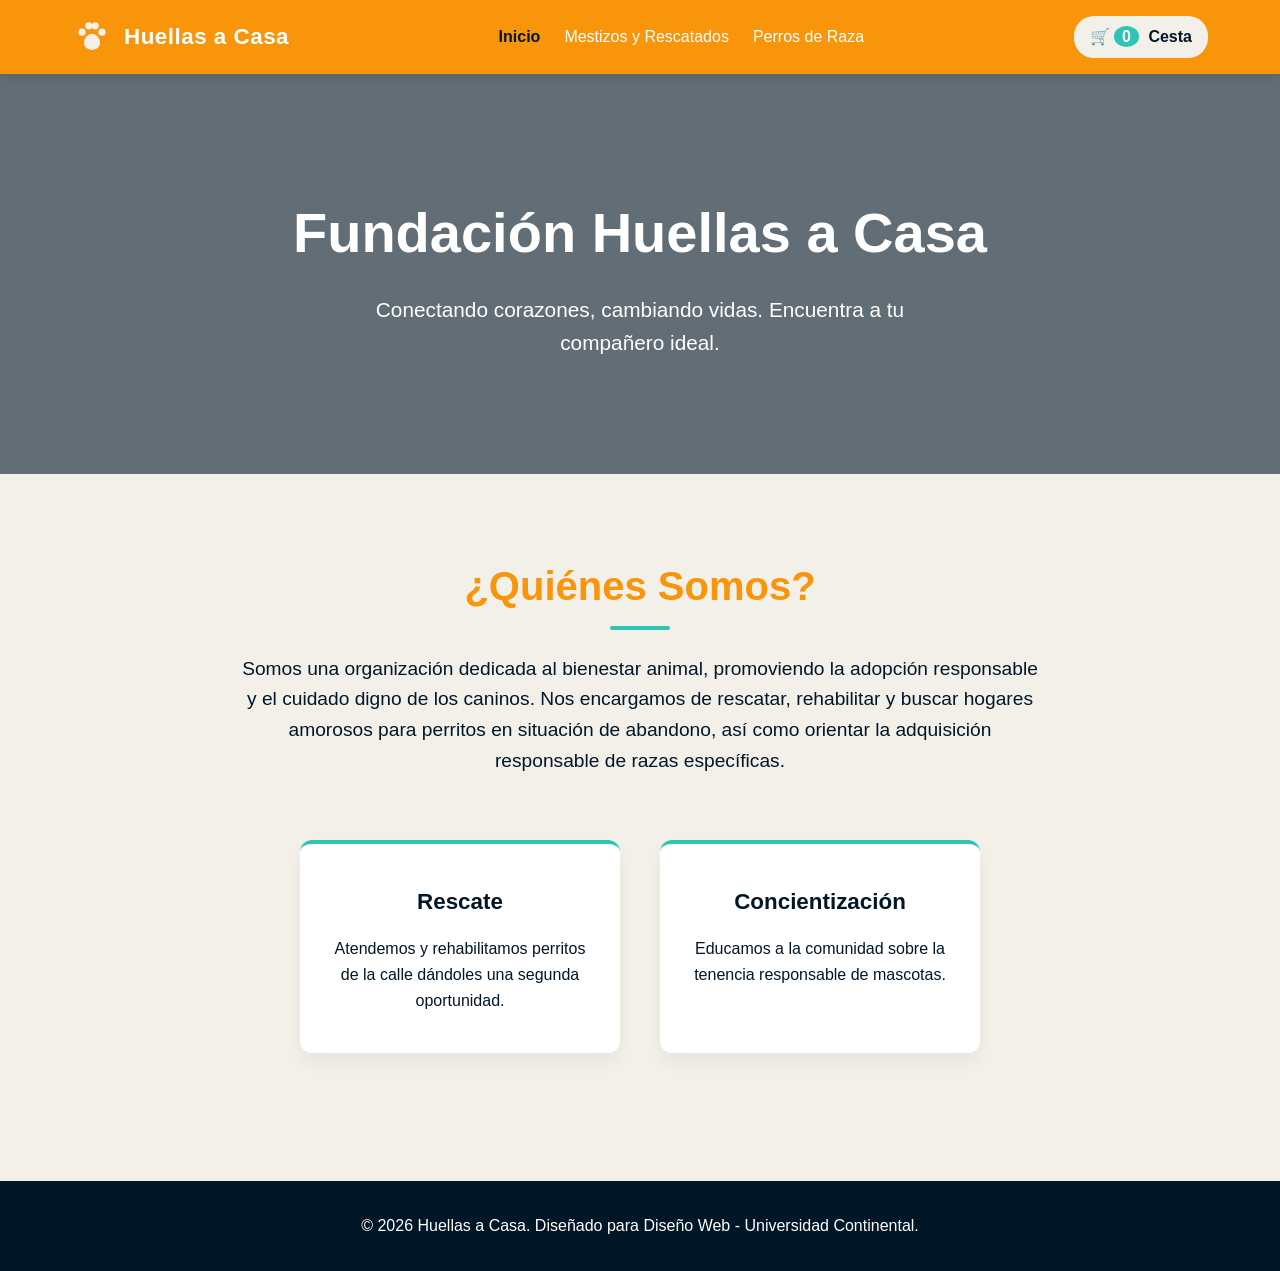
==== index.html @ 183f65a7 "Mi primer commit" ====
<!DOCTYPE html>
<html lang="es">
<head>
    <meta charset="UTF-8">
    <meta name="viewport" content="width=device-width, initial-scale=1.0">
    <title>Huellas a Casa | Fundación de Adopción</title>
    <link rel="stylesheet" href="css/styles.css">
</head>
<body>
    <header>
    <nav>
        <div class="logo-contenedor">
            <svg class="logo-svg" viewBox="0 0 100 100" xmlns="http://www.w3.org/2000/svg">
                <path d="M30,65 C30,52 40,42 50,42 C60,42 70,52 70,65 C70,75 60,82 50,82 C40,82 30,75 30,65 Z" fill="var(--color-background)" />
                <circle cx="25" cy="38" r="9" fill="var(--color-background)" />
                <circle cx="42" cy="22" r="9" fill="var(--color-background)" />
                <circle cx="58" cy="22" r="9" fill="var(--color-background)" />
                <circle cx="75" cy="38" r="9" fill="var(--color-background)" />
            </svg>
            <span class="logo-texto">Huellas a Casa</span>
        </div>

        <ul class="menu">
            <li><a href="index.html" class="active">Inicio</a></li>
            <li><a href="pages/mestizos.html">Mestizos y Rescatados</a></li>
            <li><a href="pages/raza.html">Perros de Raza</a></li>
        </ul>
        <div class="cesta-icono">
            🛒 <span id="contador-cesta">0</span> Cesta
        </div>
    </nav>
</header>

    <main>
        <section class="banner-home">
            <h1>Fundación Huellas a Casa</h1>
            <p>Conectando corazones, cambiando vidas. Encuentra a tu compañero ideal.</p>
        </section>

        <section class="presentacion">
            <div class="contenido-nosotros">
                <h2>¿Quiénes Somos?</h2>
                <p>Somos una organización dedicada al bienestar animal, promoviendo la adopción responsable y el cuidado digno de los caninos. Nos encargamos de rescatar, rehabilitar y buscar hogares amorosos para perritos en situación de abandono, así como orientar la adquisición responsable de razas específicas.</p>
            </div>
            <div class="valores">
                <article class="valor-card">
                    <h3>Rescate</h3>
                    <p>Atendemos y rehabilitamos perritos de la calle dándoles una segunda oportunidad.</p>
                </article>
                <article class="valor-card">
                    <h3>Concientización</h3>
                    <p>Educamos a la comunidad sobre la tenencia responsable de mascotas.</p>
                </article>
            </div>
        </section>
    </main>

    <footer>
        <p>&copy; 2026 Huellas a Casa. Diseñado para Diseño Web - Universidad Continental.</p>
    </footer>

    <script src="js/app.js"></script>
    <div id="modal-cesta" class="modal">
    <div class="modal-contenido">
        <span class="cerrar-modal" id="btn-cerrar-modal">&times;</span>
        <h2>🐾 Mi Cesta de Apadrinamiento</h2>
        
        <div id="items-cesta"></div>
        
        <div class="total-cesta">
            <h3>Total a Aportar: S/ <span id="precio-total">0.00</span></h3>
        </div>
        
        <button id="btn-confirmar-cesta" class="btn-agregar">Confirmar Apadrinamiento</button>
    </div>
</div>
</body>
</html>
---- css/styles.css ----
/* =========================================
   1. VARIABLES Y CONFIGURACIÓN BASE
   ========================================= */
/* :root define variables globales (Custom Properties). 
   Esto es crucial porque permite mantener una paleta de colores uniforme y cambiarla fácilmente desde un solo lugar. 
   La rúbrica exige explícitamente el uso de variables CSS. */
:root {
    --color-primary: #f8950b; /* Naranja cálido */
    --color-secondary: #2EC4B6; /* Verde azulado amigable */
    --color-background: #f3f0ea; /* Blanco hueso */
    --color-text: #011627; /* Azul oscuro */
    --color-error: #E71D36; /* Rojo para validaciones futuras */
    --fuente-principal: 'Segoe UI', Tahoma, Geneva, Verdana, sans-serif;
}

/* El selector universal (*) aplica el "Reset CSS".
   Elimina los márgenes y paddings que los navegadores agregan por defecto.
   box-sizing: border-box asegura que el padding no aumente el ancho total de los elementos. */
* {
    margin: 0;
    padding: 0;
    box-sizing: border-box;
}

body {
    font-family: var(--fuente-principal);
    background-color: var(--color-background);
    color: var(--color-text);
    line-height: 1.6;
}

/* =========================================
   2. NAVEGACIÓN Y HEADER (Flexbox)
   ========================================= */
header {
    background-color: var(--color-primary);
    position: sticky; /* Mantiene el header pegado en la parte superior al hacer scroll */
    top: 0;
    z-index: 1000; /* Asegura que el header siempre esté por encima de otros elementos */
    box-shadow: 0 2px 10px rgba(0,0,0,0.1);
}

nav {
    display: flex; /* Activa Flexbox para distribuir los elementos horizontalmente */
    justify-content: space-between; /* Separa el logo, el menú y el carrito al máximo */
    align-items: center; /* Centra los elementos verticalmente dentro del nav */
    padding: 1rem 2rem;
    max-width: 1200px;
    margin: 0 auto; /* Centra el nav en pantallas muy grandes */
}

/* =========================================
   3. LOGOTIPO Y ANIMACIONES (@keyframes / transition)
   ========================================= */
.logo-contenedor {
    display: flex;
    align-items: center;
    gap: 12px;
    cursor: pointer;
}

.logo-svg {
    width: 40px;
    height: 40px;
    /* transition permite que el cambio de tamaño y rotación sea suave, no instantáneo.
       Es un requisito de la rúbrica incluir transiciones. */
    transition: transform 0.4s cubic-bezier(0.175, 0.885, 0.32, 1.275); 
}

/* El pseudo-elemento :hover aplica el efecto cuando el mouse pasa por encima */
.logo-contenedor:hover .logo-svg {
    transform: scale(1.15) rotate(-15deg); /* Agranda el logo un 15% y lo rota levemente */
}

.logo-texto {
    font-size: 1.4rem;
    font-weight: bold;
    color: white;
    letter-spacing: 0.5px;
}

/* =========================================
   4. MENÚ Y CESTA
   ========================================= */
.menu {
    list-style: none; /* Quita las viñetas por defecto de las listas <ul> */
    display: flex;
    gap: 1.5rem; /* Espacio entre cada enlace del menú */
}

.menu a {
    text-decoration: none; /* Quita el subrayado de los enlaces <a> */
    color: white;
    font-weight: 500;
    transition: color 0.3s ease;
}

.menu a:hover, .menu a.active {
    color: var(--color-text);
    font-weight: bold;
}

.cesta-icono {
    background-color: var(--color-background);
    color: var(--color-text);
    padding: 0.5rem 1rem;
    border-radius: 20px;
    font-weight: bold;
    cursor: pointer;
    transition: transform 0.2s ease, background-color 0.3s ease;
}

.cesta-icono:hover {
    transform: scale(1.05);
    background-color: #f0f0f0;
}

#contador-cesta {
    background-color: var(--color-secondary);
    color: white;
    padding: 0.1rem 0.5rem;
    border-radius: 50%;
    margin-right: 5px;
}

/* =========================================
   5. BANNER PRINCIPAL (Centrado)
   ========================================= */
.banner-home {
    display: flex;
    flex-direction: column;
    justify-content: center;
    align-items: center;
    text-align: center;
    padding: 6rem 2rem;
    /* Usa una imagen de fondo con un gradiente oscuro superpuesto para que el texto blanco sea legible */
    background: linear-gradient(rgba(1, 22, 39, 0.6), rgba(1, 22, 39, 0.6)), url('../img/banner-perritos.jpg') no-repeat center center/cover;
    color: white;
    min-height: 400px;
}

.banner-home h1 {
    font-size: 3.5rem;
    margin-bottom: 1rem;
    max-width: 800px;
    animation: fadeInDown 0.8s ease-out; /* Llama a la animación definida abajo */
}

.banner-home p {
    font-size: 1.3rem;
    max-width: 600px;
    animation: fadeInUp 0.8s ease-out;
}

/* Animaciones del Banner (Requisito de la rúbrica) */
/* @keyframes define los estados de la animación desde un punto inicial (from) a un punto final (to) */
@keyframes fadeInDown {
    from { opacity: 0; transform: translateY(-20px); }
    to { opacity: 1; transform: translateY(0); }
}
@keyframes fadeInUp {
    from { opacity: 0; transform: translateY(20px); }
    to { opacity: 1; transform: translateY(0); }
}

/* =========================================
   6. SECCIÓN PRESENTACIÓN
   ========================================= */
.presentacion {
    padding: 5rem 2rem;
    max-width: 1200px;
    margin: 0 auto;
    text-align: center;
}

.contenido-nosotros {
    max-width: 800px;
    margin: 0 auto 4rem auto;
}

.contenido-nosotros h2 {
    color: var(--color-primary);
    font-size: 2.5rem;
    margin-bottom: 1.5rem;
    position: relative;
    display: inline-block;
}

/* ::after crea un elemento decorativo virtual (la línea de subrayado) sin ensuciar el HTML */
.contenido-nosotros h2::after {
    content: '';
    display: block;
    width: 60px;
    height: 4px;
    background-color: var(--color-secondary);
    margin: 0.5rem auto 0 auto;
    border-radius: 2px;
}

.contenido-nosotros p {
    font-size: 1.2rem;
    color: var(--color-text);
}

.valores {
    display: flex;
    justify-content: center;
    gap: 2.5rem;
    flex-wrap: wrap; /* Permite que las tarjetas pasen a la siguiente línea si no hay espacio */
}

.valor-card {
    background-color: white;
    padding: 2.5rem 2rem;
    border-radius: 12px;
    box-shadow: 0 10px 20px rgba(1, 22, 39, 0.05);
    max-width: 320px;
    text-align: center;
    border-top: 4px solid var(--color-secondary);
    transition: transform 0.3s ease;
}

.valor-card:hover {
    transform: translateY(-5px);
}

.valor-card h3 {
    color: var(--color-text);
    margin-bottom: 1rem;
    font-size: 1.4rem;
}

/* =========================================
   7. CATÁLOGO DE PERRITOS (CSS Grid)
   ========================================= */
.titulo-seccion {
    text-align: center;
    padding: 3rem 2rem 1rem 2rem;
}

.titulo-seccion h2 {
    color: var(--color-primary);
    font-size: 2.5rem;
}

/* Esto es fundamental para la rúbrica: CSS Grid responsivo automático */
.contenedor-perritos {
    display: grid;
    /* repeat(auto-fit, minmax(280px, 1fr)) crea tantas columnas como quepan.
       Cada columna medirá mínimo 280px, y si sobra espacio, se repartirá equitativamente (1fr). */
    grid-template-columns: repeat(auto-fit, minmax(280px, 1fr));
    gap: 2rem;
    padding: 2rem;
    max-width: 1200px;
    margin: 0 auto;
}

.tarjeta-perrito {
    display: flex;
    flex-direction: column; /* Apila imagen, textos y botón verticalmente */
    background-color: #ffffff;
    border-radius: 12px;
    box-shadow: 0 4px 8px rgba(0,0,0,0.1);
    overflow: hidden; /* Evita que la imagen se salga de los bordes redondeados */
    transition: transform 0.3s ease, box-shadow 0.3s ease;
}

.tarjeta-perrito:hover {
    transform: translateY(-5px);
    box-shadow: 0 8px 16px rgba(0,0,0,0.15);
}

.tarjeta-perrito img {
    width: 100%;
    height: 250px;
    object-fit: cover; /* Evita que la imagen se deforme; la recorta para llenar el espacio */
}

.info-perrito {
    padding: 1.5rem;
    display: flex;
    flex-direction: column;
    flex-grow: 1; /* Hace que esta sección ocupe todo el espacio disponible */
}

.info-perrito h3 {
    margin: 0 0 0.5rem 0;
    color: var(--color-primary);
    font-size: 1.5rem;
}

.info-perrito p {
    margin-bottom: 1rem;
    color: #555;
}

.precio {
    font-size: 1.2rem;
    font-weight: bold;
    color: var(--color-text);
    margin-top: auto; /* Empuja el precio (y el botón de abajo) al final de la tarjeta */
    margin-bottom: 1rem;
}

.btn-agregar {
    background-color: var(--color-primary);
    color: white;
    border: none;
    padding: 1rem;
    border-radius: 6px;
    cursor: pointer;
    font-weight: bold;
    font-size: 1rem;
    transition: background-color 0.2s ease;
}

.btn-agregar:hover {
    background-color: #e68a19;
}

/* =========================================
   8. FOOTER
   ========================================= */
footer {
    background-color: var(--color-text);
    color: white;
    text-align: center;
    padding: 2rem;
    margin-top: 3rem;
}

/* =========================================
   9. MEDIA QUERIES (Responsividad obligatoria)
   ========================================= */
/* Requisito de la rúbrica: Las media queries aplican estilos diferentes según el tamaño de la pantalla */

/* Pantallas de Tablet (768px o menos) */
@media screen and (max-width: 768px) {
    nav {
        flex-direction: column; /* Cambia el menú de horizontal a vertical */
        gap: 1rem;
    }
    
    .menu {
        flex-wrap: wrap;
        justify-content: center;
    }

    .banner-home h1 {
        font-size: 2.5rem; /* Reduce el tamaño de fuente en pantallas más pequeñas */
    }

    .contenido-nosotros h2 {
        font-size: 2rem;
    }
}

/* Pantallas de Móvil (480px o menos) */
@media screen and (max-width: 480px) {
    .menu {
        flex-direction: column;
        align-items: center;
        width: 100%;
        gap: 0.5rem;
    }

    .banner-home {
        padding: 4rem 1rem;
    }

    .banner-home h1 {
        font-size: 2rem;
    }

    .presentacion {
        padding: 3rem 1rem;
    }

    .tarjeta-perrito img {
        height: 200px;
    }
}

/* =========================================
   10. VENTANA MODAL DE LA CESTA
   ========================================= */
.modal {
    display: none; /* Oculto por defecto. JS le añadirá la clase .mostrar para verla */
    position: fixed; /* Cubre toda la pantalla y no se mueve al hacer scroll */
    z-index: 2000;
    left: 0;
    top: 0;
    width: 100%;
    height: 100%;
    background-color: rgba(1, 22, 39, 0.6); /* Fondo oscuro translúcido */
    justify-content: center;
    align-items: center;
    padding: 1rem;
}

/* Clase que se añade con JS para mostrar el modal */
.modal.mostrar {
    display: flex; 
}

.modal-contenido {
    background-color: white;
    padding: 2.5rem 2rem;
    border-radius: 16px;
    width: 100%;
    max-width: 550px;
    position: relative;
    box-shadow: 0 15px 35px rgba(0, 0, 0, 0.2);
    animation: modalFadeIn 0.3s cubic-bezier(0.16, 1, 0.3, 1);
}

/* Animación de entrada de la modal */
@keyframes modalFadeIn {
    from { transform: translateY(-40px); opacity: 0; }
    to { transform: translateY(0); opacity: 1; }
}

.cerrar-modal {
    position: absolute; /* Permite posicionar la 'X' en la esquina superior derecha */
    top: 15px;
    right: 20px;
    font-size: 2.2rem;
    font-weight: bold;
    cursor: pointer;
    color: #aaa;
    transition: color 0.2s ease;
}

.cerrar-modal:hover {
    color: var(--color-error);
}

.modal-contenido h2 {
    color: var(--color-text);
    margin-bottom: 1.5rem;
    font-size: 1.8rem;
    border-bottom: 2px solid #eee;
    padding-bottom: 0.5rem;
}

/* Filas de perritos dentro de la cesta (Usando Flexbox) */
.item-cesta-row {
    display: flex;
    align-items: center;
    justify-content: space-between;
    padding: 1rem 0;
    border-bottom: 1px solid #eee;
    gap: 1rem;
}

.item-cesta-row img {
    width: 65px;
    height: 65px;
    object-fit: cover;
    border-radius: 8px;
}

.item-cesta-info {
    flex-grow: 1; /* Permite que el texto ocupe el espacio sobrante entre la imagen y los controles */
}

.item-cesta-info h4 {
    color: var(--color-text);
    font-size: 1.1rem;
    margin-bottom: 0.2rem;
}

.item-cesta-info p {
    color: #666;
    font-size: 0.9rem;
}

.item-cesta-controles {
    display: flex;
    align-items: center;
    gap: 0.6rem;
}

/* Selector numérico de meses de apadrinamiento */
.item-cesta-controles input {
    width: 55px;
    padding: 0.4rem;
    text-align: center;
    border: 1px solid #ccc;
    border-radius: 6px;
    font-weight: bold;
    color: var(--color-text);
}

.btn-eliminar {
    background-color: var(--color-error);
    color: white;
    border: none;
    padding: 0.4rem 0.8rem;
    border-radius: 6px;
    cursor: pointer;
    font-weight: bold;
    transition: background-color 0.2s ease;
}

.btn-eliminar:hover {
    background-color: #bd1326;
}

.total-cesta {
    text-align: right;
    margin: 2rem 0 1.5rem 0;
}

.total-cesta h3 {
    font-size: 1.5rem;
    color: var(--color-text);
}

#precio-total {
    color: var(--color-secondary);
}

#btn-confirmar-cesta {
    width: 100%;
    padding: 1rem;
    font-size: 1.1rem;
}

/* =========================================
   11. FORMULARIO DE CONTACTO / CHECKOUT
   ========================================= */
.contenedor-contacto {
    display: flex;
    justify-content: center;
    align-items: center;
    padding: 4rem 2rem;
    min-height: 60vh;
}

.caja-formulario {
    background-color: white;
    padding: 3rem 2.5rem;
    border-radius: 12px;
    box-shadow: 0 10px 25px rgba(0,0,0,0.08);
    width: 100%;
    max-width: 500px;
}

.caja-formulario h2 {
    color: var(--color-primary);
    margin-bottom: 0.5rem;
    font-size: 2rem;
    text-align: center;
}

.caja-formulario p {
    text-align: center;
    color: #666;
    margin-bottom: 2rem;
    font-size: 0.95rem;
}

.grupo-input {
    display: flex;
    flex-direction: column;
    margin-bottom: 1.2rem;
}

.grupo-input label {
    font-weight: bold;
    color: var(--color-text);
    margin-bottom: 0.4rem;
}

.grupo-input input {
    padding: 0.8rem;
    border: 2px solid #ddd;
    border-radius: 6px;
    font-family: var(--fuente-principal);
    font-size: 1rem;
    outline: none; /* Quita el borde azul por defecto al hacer clic */
    transition: border-color 0.3s ease;
}

.grupo-input input:focus {
    border-color: var(--color-primary); /* Cambia el borde al color primario al escribir */
}

/* Clases de retroalimentación visual 
   (JS agrega estas clases dinámica mente para cumplir el Indicador 8) */
.grupo-input input.input-error {
    border-color: var(--color-error);
    background-color: #fff5f5;
}

.grupo-input input.input-exito {
    border-color: var(--color-secondary);
}

.mensaje-error {
    color: var(--color-error);
    font-size: 0.85rem;
    margin-top: 0.3rem;
    min-height: 1.2em; /* Mantiene el espacio reservado aunque el error esté vacío para evitar saltos en la pantalla */
    display: block;
}

.btn-enviar {
    width: 100%;
    margin-top: 1rem;
    font-size: 1.1rem;
}
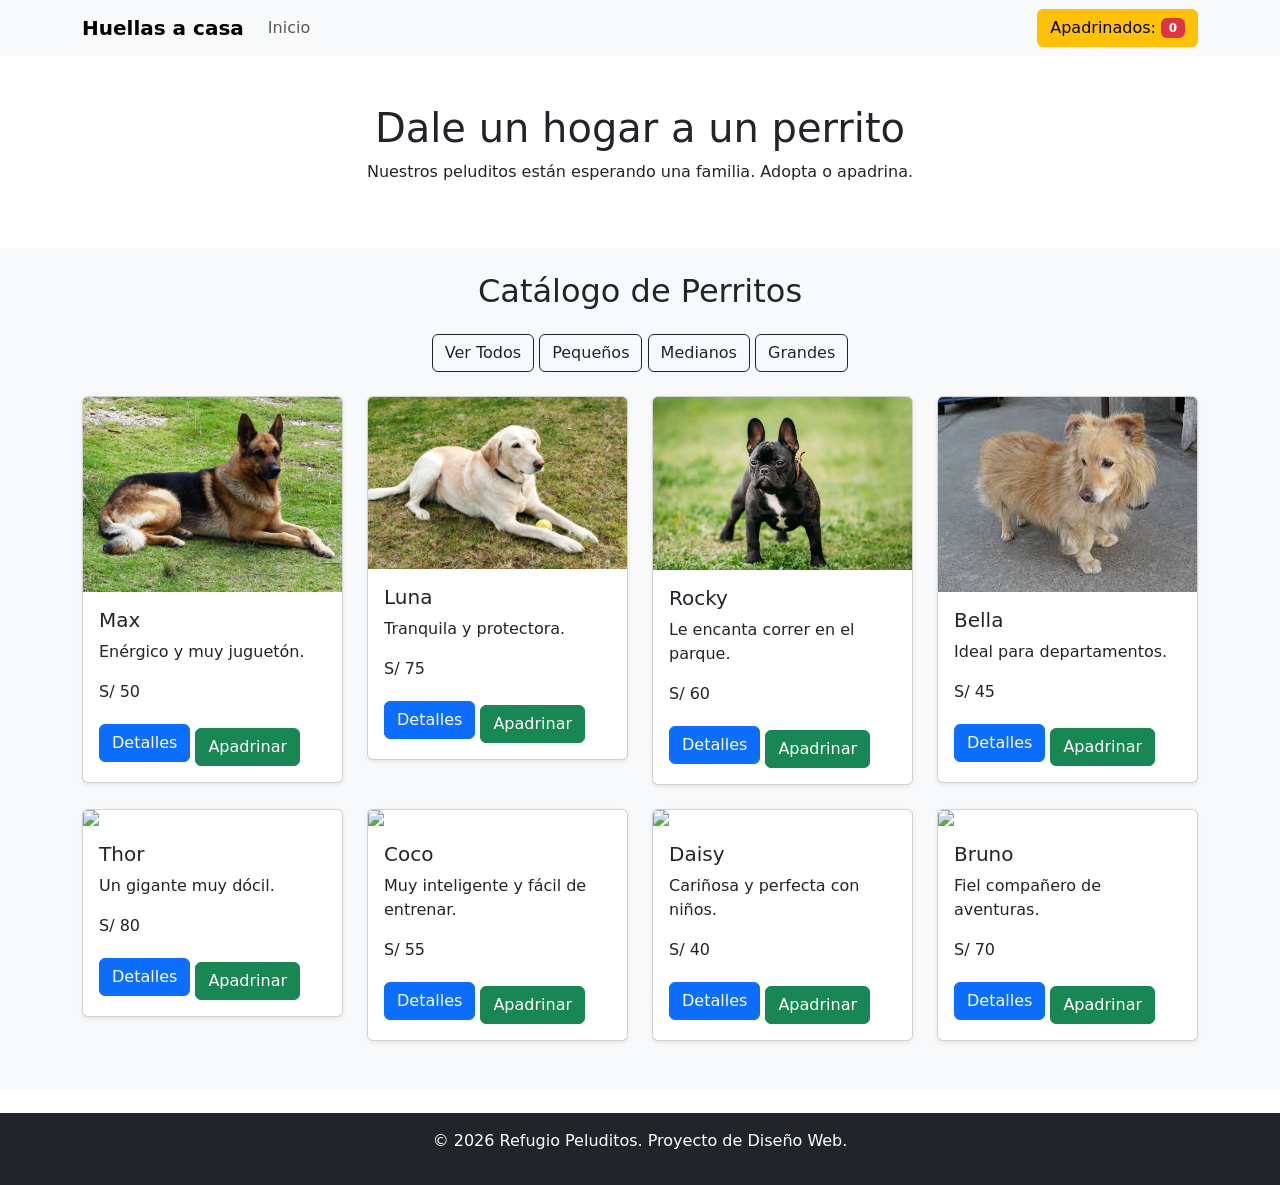
==== commit f2a007e2: "Actualizar" ====
--- a/index.html
+++ b/index.html
@@ -3,76 +3,120 @@
 <head>
     <meta charset="UTF-8">
     <meta name="viewport" content="width=device-width, initial-scale=1.0">
-    <title>Huellas a Casa | Fundación de Adopción</title>
-    <link rel="stylesheet" href="css/styles.css">
+    <title>Huellas a casa - Adopta un amigo</title>
+    
+    <link href="https://cdn.jsdelivr.net/npm/bootstrap@5.3.0/dist/css/bootstrap.min.css" rel="stylesheet">
+    
+    <link rel="stylesheet" href="css/style.css">
 </head>
 <body>
+
     <header>
-    <nav>
-        <div class="logo-contenedor">
-            <svg class="logo-svg" viewBox="0 0 100 100" xmlns="http://www.w3.org/2000/svg">
-                <path d="M30,65 C30,52 40,42 50,42 C60,42 70,52 70,65 C70,75 60,82 50,82 C40,82 30,75 30,65 Z" fill="var(--color-background)" />
-                <circle cx="25" cy="38" r="9" fill="var(--color-background)" />
-                <circle cx="42" cy="22" r="9" fill="var(--color-background)" />
-                <circle cx="58" cy="22" r="9" fill="var(--color-background)" />
-                <circle cx="75" cy="38" r="9" fill="var(--color-background)" />
-            </svg>
-            <span class="logo-texto">Huellas a Casa</span>
-        </div>
-
-        <ul class="menu">
-            <li><a href="index.html" class="active">Inicio</a></li>
-            <li><a href="pages/mestizos.html">Mestizos y Rescatados</a></li>
-            <li><a href="pages/raza.html">Perros de Raza</a></li>
-        </ul>
-        <div class="cesta-icono">
-            🛒 <span id="contador-cesta">0</span> Cesta
-        </div>
-    </nav>
-</header>
+        <nav class="navbar navbar-expand-lg navbar-light bg-light">
+            <div class="container">
+                <a class="navbar-brand fw-bold" href="#">Huellas a casa</a>
+                
+                <button class="navbar-toggler" type="button" data-bs-toggle="collapse" data-bs-target="#menuNavegacion">
+                    <span class="navbar-toggler-icon"></span>
+                </button>
+                
+                <div class="collapse navbar-collapse" id="menuNavegacion">
+                    <ul class="navbar-nav me-auto">
+                        <li class="nav-item">
+                            <a class="nav-link" href="#">Inicio</a>
+                        </li>
+                    </ul>
+                    
+                    <button class="btn btn-warning" data-bs-toggle="modal" data-bs-target="#modalCarrito">
+                        Apadrinados: <span id="contador-carrito" class="badge bg-danger">0</span>
+                    </button>
+                </div>
+            </div>
+        </nav>
+    </header>
 
     <main>
-        <section class="banner-home">
-            <h1>Fundación Huellas a Casa</h1>
-            <p>Conectando corazones, cambiando vidas. Encuentra a tu compañero ideal.</p>
+        <section class="py-5 text-center bg-white">
+            <div class="container">
+                <h1>Dale un hogar a un perrito</h1>
+                <p>Nuestros peluditos están esperando una familia. Adopta o apadrina.</p>
+            </div>
         </section>
 
-        <section class="presentacion">
-            <div class="contenido-nosotros">
-                <h2>¿Quiénes Somos?</h2>
-                <p>Somos una organización dedicada al bienestar animal, promoviendo la adopción responsable y el cuidado digno de los caninos. Nos encargamos de rescatar, rehabilitar y buscar hogares amorosos para perritos en situación de abandono, así como orientar la adquisición responsable de razas específicas.</p>
-            </div>
-            <div class="valores">
-                <article class="valor-card">
-                    <h3>Rescate</h3>
-                    <p>Atendemos y rehabilitamos perritos de la calle dándoles una segunda oportunidad.</p>
-                </article>
-                <article class="valor-card">
-                    <h3>Concientización</h3>
-                    <p>Educamos a la comunidad sobre la tenencia responsable de mascotas.</p>
-                </article>
+        <section class="py-4 bg-light">
+            <div class="container">
+                <h2 class="text-center mb-4">Catálogo de Perritos</h2>
+                
+                <div class="text-center mb-4">
+                    <button class="btn btn-outline-dark btn-filtro" data-categoria="todos">Ver Todos</button>
+                    <button class="btn btn-outline-dark btn-filtro" data-categoria="pequeño">Pequeños</button>
+                    <button class="btn btn-outline-dark btn-filtro" data-categoria="mediano">Medianos</button>
+                    <button class="btn btn-outline-dark btn-filtro" data-categoria="grande">Grandes</button>
+                </div>
+
+                <div class="row" id="contenedor-perritos">
+                    </div>
             </div>
         </section>
     </main>
 
-    <footer>
-        <p>&copy; 2026 Huellas a Casa. Diseñado para Diseño Web - Universidad Continental.</p>
+    <footer class="bg-dark text-white text-center py-3 mt-4">
+        <p>&copy; 2026 Refugio Peluditos. Proyecto de Diseño Web.</p>
     </footer>
 
+    <div class="modal fade" id="modalDetalle" tabindex="-1" aria-hidden="true">
+        <div class="modal-dialog">
+            <div class="modal-content">
+                <div class="modal-header">
+                    <h5 class="modal-title" id="modal-titulo">Nombre</h5>
+                    <button type="button" class="btn-close" data-bs-dismiss="modal" aria-label="Cerrar"></button>
+                </div>
+                <div class="modal-body text-center">
+                    <img id="modal-img" src="" alt="Foto perrito" class="img-fluid mb-3" style="max-height: 200px;">
+                    <p id="modal-desc">Descripcion</p>
+                    <h4 id="modal-precio" class="text-primary">S/ 0</h4>
+                </div>
+                <div class="modal-footer">
+                    <button type="button" class="btn btn-secondary" data-bs-dismiss="modal">Cerrar</button>
+                    <button type="button" class="btn btn-success" id="modal-btn-agregar">Apadrinar</button>
+                </div>
+            </div>
+        </div>
+    </div>
+
+    <div class="modal fade" id="modalCarrito" tabindex="-1" aria-hidden="true">
+        <div class="modal-dialog">
+            <div class="modal-content">
+                <div class="modal-header">
+                    <h5 class="modal-title">Tu Lista de Apadrinamiento</h5>
+                    <button type="button" class="btn-close" data-bs-dismiss="modal" aria-label="Cerrar"></button>
+                </div>
+                <div class="modal-body">
+                    <p>Revisa tu lista antes de confirmar.</p>
+                    
+                    <div id="items-carrito"></div>
+                    <h5 class="text-end mt-3">Total: <span id="total-carrito">S/ 0</span></h5>
+                    
+                    <hr>
+                    
+                    <form id="formulario-adopcion">
+                        <div class="mb-3">
+                            <label>Nombre Completo</label>
+                            <input type="text" id="input-nombre" class="form-control">
+                        </div>
+                        <div class="mb-3">
+                            <label>DNI</label>
+                            <input type="text" id="input-dni" class="form-control">
+                        </div>
+                        <div id="mensaje-error-form" class="alert alert-danger d-none"></div>
+                        <button type="submit" class="btn btn-primary w-100">Confirmar</button>
+                    </form>
+                </div>
+            </div>
+        </div>
+    </div>
+
+    <script src="https://cdn.jsdelivr.net/npm/bootstrap@5.3.0/dist/js/bootstrap.bundle.min.js"></script>
     <script src="js/app.js"></script>
-    <div id="modal-cesta" class="modal">
-    <div class="modal-contenido">
-        <span class="cerrar-modal" id="btn-cerrar-modal">&times;</span>
-        <h2>🐾 Mi Cesta de Apadrinamiento</h2>
-        
-        <div id="items-cesta"></div>
-        
-        <div class="total-cesta">
-            <h3>Total a Aportar: S/ <span id="precio-total">0.00</span></h3>
-        </div>
-        
-        <button id="btn-confirmar-cesta" class="btn-agregar">Confirmar Apadrinamiento</button>
-    </div>
-</div>
 </body>
 </html>
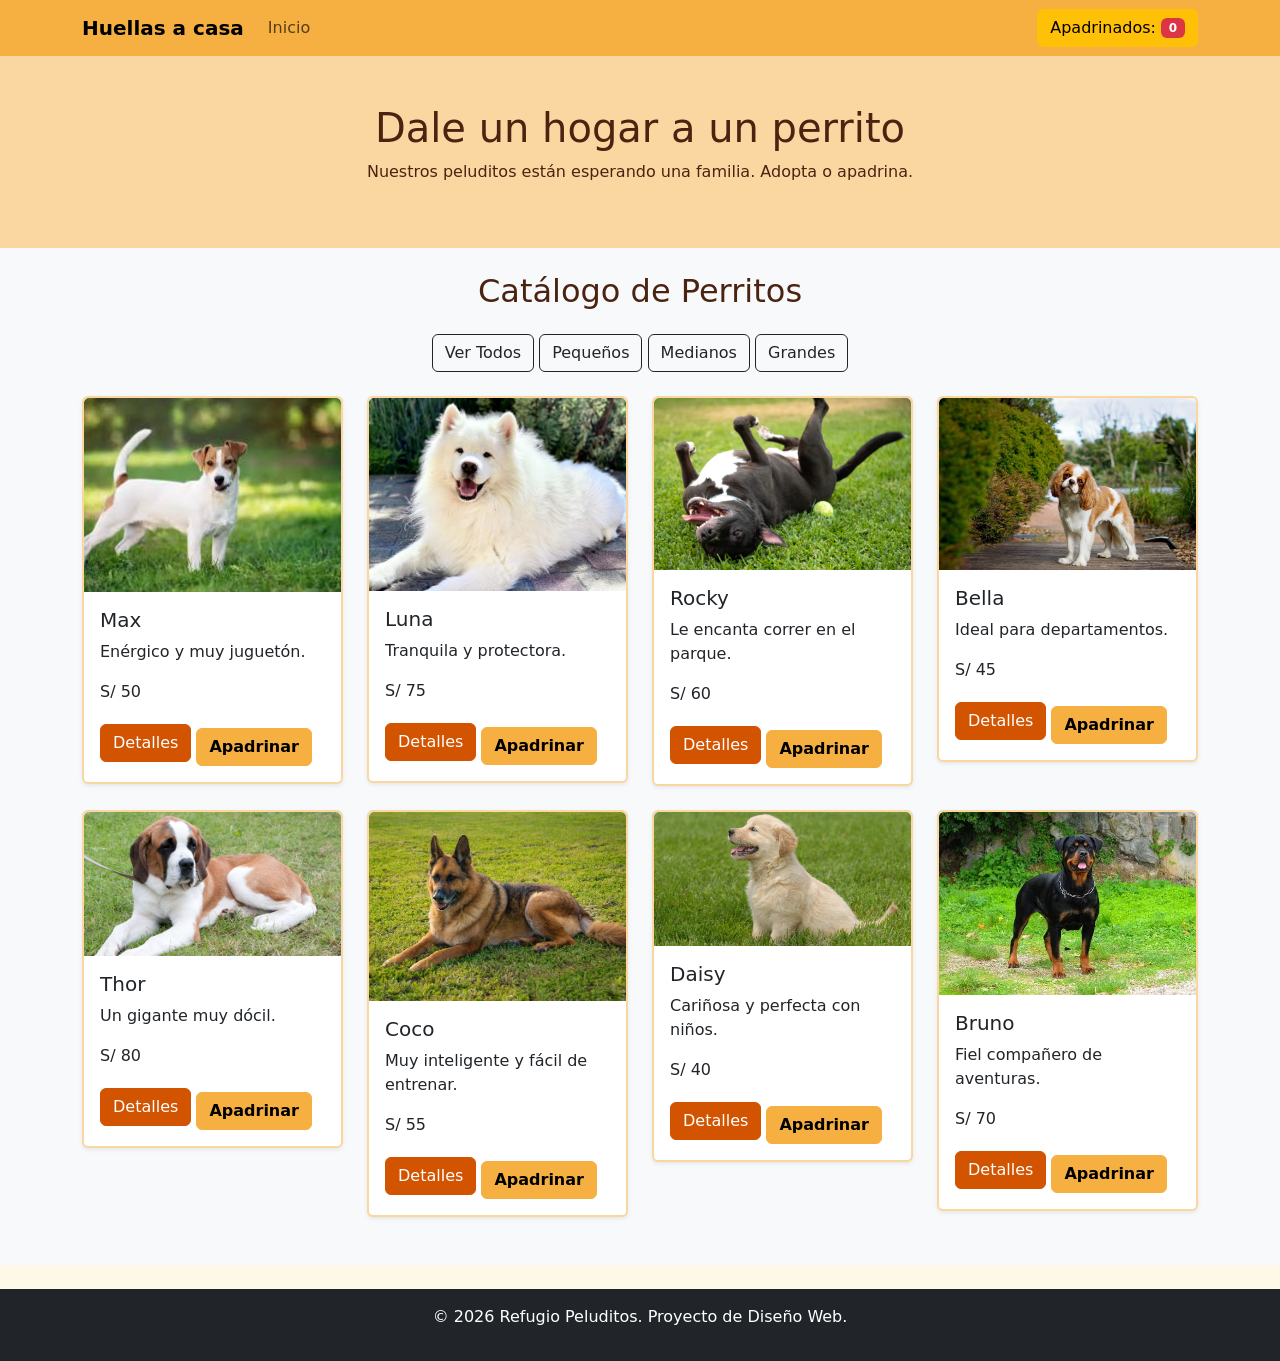
==== commit 65bd1629: "Actualizar" ====
--- a/index.html
+++ b/index.html
@@ -7,7 +7,7 @@
     
     <link href="https://cdn.jsdelivr.net/npm/bootstrap@5.3.0/dist/css/bootstrap.min.css" rel="stylesheet">
     
-    <link rel="stylesheet" href="css/style.css">
+    <link rel="stylesheet" href="css/styles.css">
 </head>
 <body>
 
--- a/css/styles.css
+++ b/css/styles.css
@@ -0,0 +1,74 @@
+/*definimos colores temáticos */
+:root {
+    --dorado-golden: #F5B041;       
+    --naranja-suave: #FAD7A1;       
+    --naranja-oscuro: #D35400;      
+    --color-texto: #4A2311;         
+    --fondo-sitio: #FEF9E7;         
+}
+
+body {
+    background-color: var(--fondo-sitio);
+    color: var(--color-texto);
+}
+
+/* Le damos un color bonito a la barra de navegación */
+.navbar {
+    background-color: var(--dorado-golden) !important;
+}
+
+.bg-white {
+    /* Le cambiamos el fondo blanco de Bootstrap por nuestro naranja suave */
+    background-color: var(--naranja-suave) !important; 
+    
+    /* Llamamos a la animación que creamos abajo. Dura 1.5 segundos */
+    animation: entradaBanner 1.5s ease-out;
+}
+
+/* Creamos los pasos de la animación (keyframes) */
+@keyframes entradaBanner {
+    0% {
+        opacity: 0;
+        transform: translateY(-30px); /* Empieza un poco más arriba y transparente */
+    }
+    100% {
+        opacity: 1;
+        transform: translateY(0); /* Termina en su posición normal */
+    }
+}
+
+.card {
+    /* Preparamos la tarjeta para que el cambio de posición sea suave */
+    transition: transform 0.3s, box-shadow 0.3s;
+    border: 2px solid var(--naranja-suave);
+}
+
+/* Cuando el usuario pasa el mouse sobre la tarjeta del perrito */
+.card:hover {
+    transform: translateY(-10px); /* La tarjeta "salta" un poquito hacia arriba */
+    box-shadow: 0px 10px 15px rgba(211, 84, 0, 0.3) !important; /* Sombra naranja */
+}
+
+/* Modificamos los botones primarios para que usen nuestro color */
+.btn-primary {
+    background-color: var(--naranja-oscuro);
+    border-color: var(--naranja-oscuro);
+}
+
+.btn-primary:hover {
+    background-color: var(--dorado-golden);
+    border-color: var(--naranja-oscuro);
+    color: black;
+}
+
+.btn-success {
+    background-color: var(--dorado-golden);
+    border-color: var(--dorado-golden);
+    color: black;
+    font-weight: bold;
+}
+
+.btn-success:hover {
+    background-color: var(--naranja-oscuro);
+    color: white;
+}
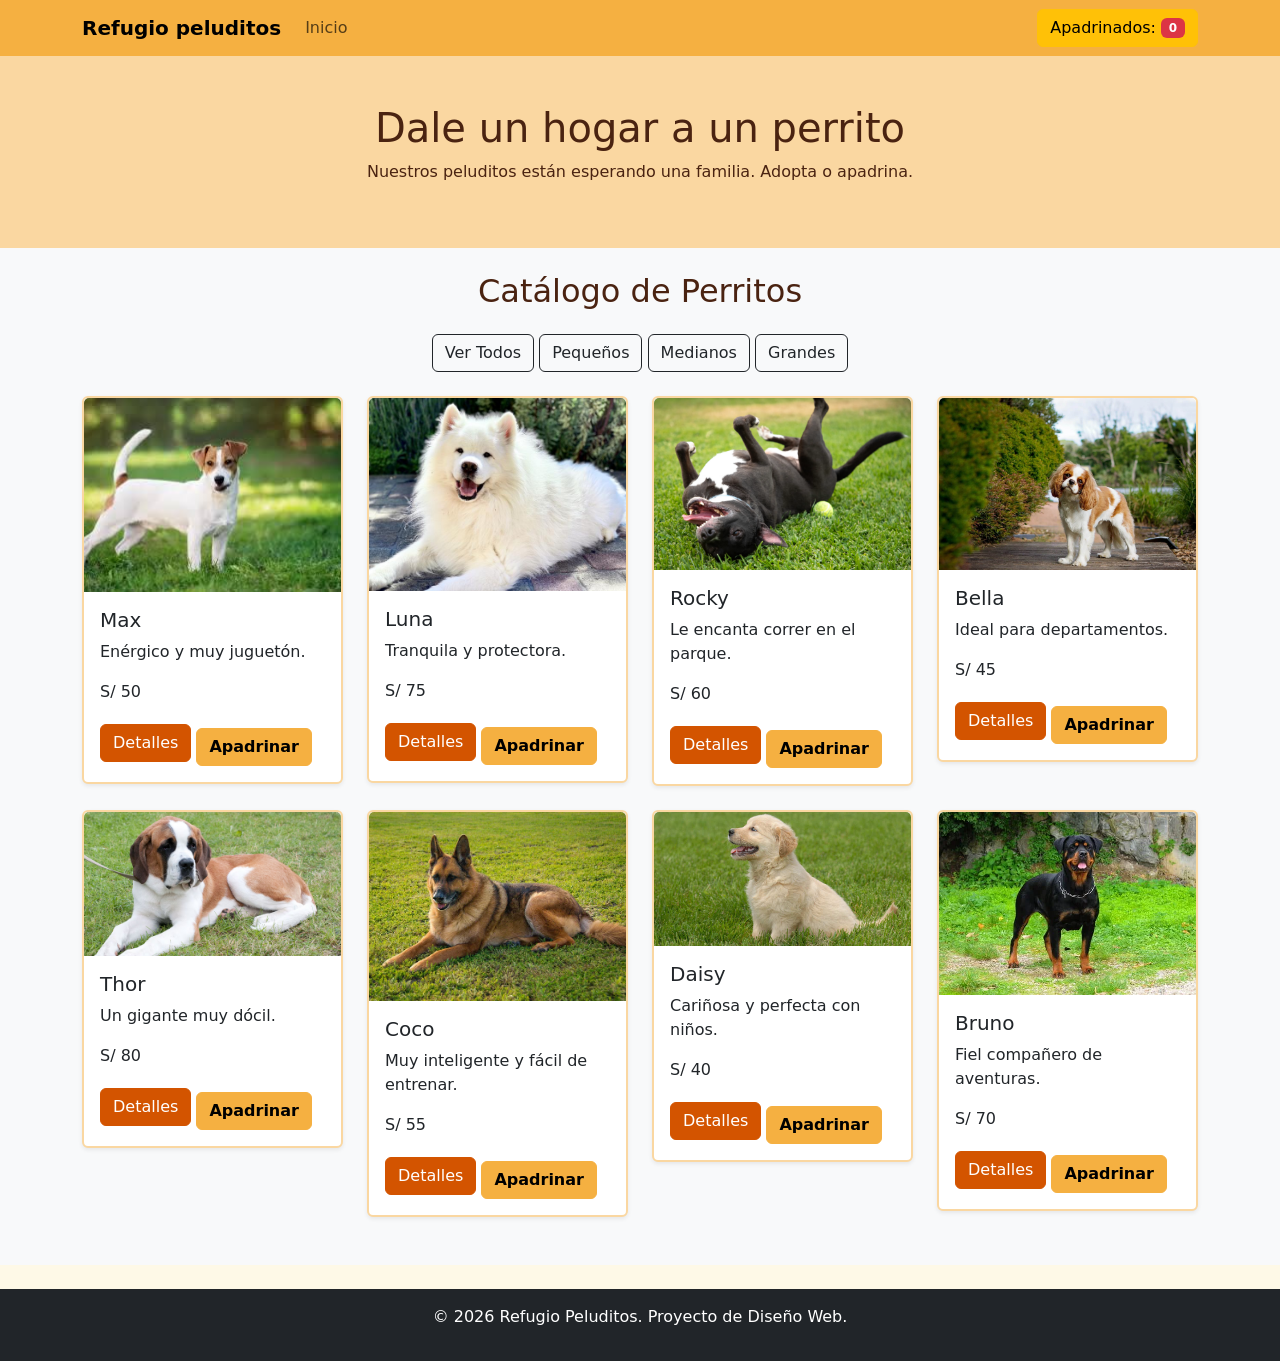
==== commit 08d1ca94: "Actualizar" ====
--- a/index.html
+++ b/index.html
@@ -3,7 +3,7 @@
 <head>
     <meta charset="UTF-8">
     <meta name="viewport" content="width=device-width, initial-scale=1.0">
-    <title>Huellas a casa - Adopta un amigo</title>
+    <title>Refugio peluditos - Adopta un amigo</title>
     
     <link href="https://cdn.jsdelivr.net/npm/bootstrap@5.3.0/dist/css/bootstrap.min.css" rel="stylesheet">
     
@@ -14,7 +14,7 @@
     <header>
         <nav class="navbar navbar-expand-lg navbar-light bg-light">
             <div class="container">
-                <a class="navbar-brand fw-bold" href="#">Huellas a casa</a>
+                <a class="navbar-brand fw-bold" href="#">Refugio peluditos</a>
                 
                 <button class="navbar-toggler" type="button" data-bs-toggle="collapse" data-bs-target="#menuNavegacion">
                     <span class="navbar-toggler-icon"></span>
